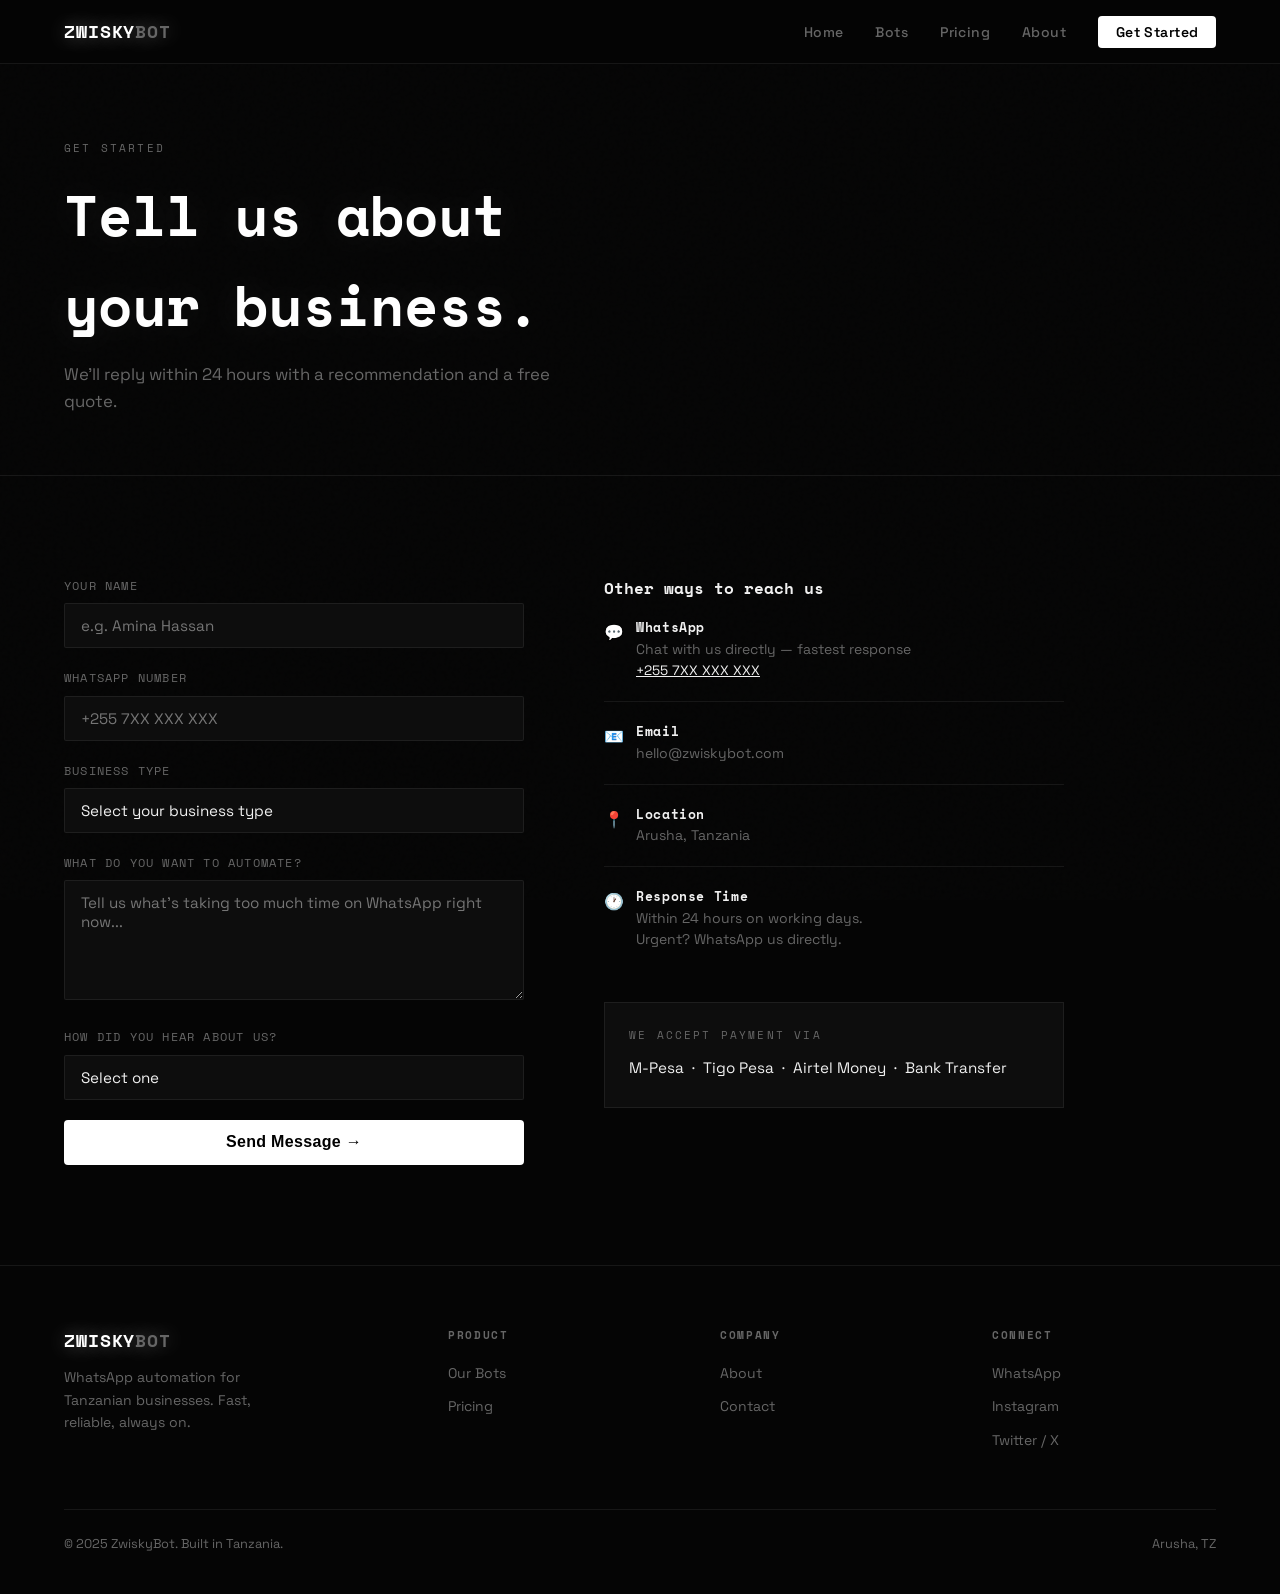
==== pages/contact.html @ ea69b401 "Add files via upload" ====
<!DOCTYPE html>
<html lang="en">
<head>
  <meta charset="UTF-8" />
  <meta name="viewport" content="width=device-width, initial-scale=1.0" />
  <title>Contact — ZwiskyBot</title>
  <link rel="stylesheet" href="../css/style.css" />
</head>
<body>

<nav>
  <a href="../index.html" class="nav-logo">ZWISKY<span>BOT</span></a>
  <ul class="nav-links">
    <li><a href="../index.html">Home</a></li>
    <li><a href="bots.html">Bots</a></li>
    <li><a href="pricing.html">Pricing</a></li>
    <li><a href="about.html">About</a></li>
    <li><a href="contact.html" class="nav-cta active">Get Started</a></li>
  </ul>
  <div class="hamburger"><span></span><span></span><span></span></div>
</nav>

<div class="page-hero">
  <div class="section-label">Get Started</div>
  <h1>Tell us about<br>your business.</h1>
  <p>We'll reply within 24 hours with a recommendation and a free quote.</p>
</div>

<section>
  <div class="contact-grid reveal">

    <!-- FORM -->
    <div>
      <div class="form-group">
        <label>Your Name</label>
        <input type="text" placeholder="e.g. Amina Hassan" />
      </div>
      <div class="form-group">
        <label>WhatsApp Number</label>
        <input type="tel" placeholder="+255 7XX XXX XXX" />
      </div>
      <div class="form-group">
        <label>Business Type</label>
        <select>
          <option value="" disabled selected>Select your business type</option>
          <option>Restaurant / Catering</option>
          <option>Hotel / Guesthouse</option>
          <option>Salon / Spa</option>
          <option>Tour Operator</option>
          <option>School / Academy</option>
          <option>Shop / Retail</option>
          <option>Pharmacy</option>
          <option>Other</option>
        </select>
      </div>
      <div class="form-group">
        <label>What do you want to automate?</label>
        <textarea placeholder="Tell us what's taking too much time on WhatsApp right now..."></textarea>
      </div>
      <div class="form-group">
        <label>How did you hear about us?</label>
        <select>
          <option value="" disabled selected>Select one</option>
          <option>Instagram</option>
          <option>WhatsApp</option>
          <option>Friend / Referral</option>
          <option>Google</option>
          <option>Other</option>
        </select>
      </div>
      <button class="btn-primary" style="width:100%; padding: 0.85rem; font-size:1rem; cursor:pointer; border:none;" onclick="handleSubmit()">
        Send Message →
      </button>
      <p id="form-success" style="display:none; margin-top:1rem; font-size:0.875rem; color: var(--muted); text-align:center;">✓ Message sent. We'll be in touch within 24 hours.</p>
    </div>

    <!-- CONTACT INFO -->
    <div class="contact-info">
      <h3>Other ways to reach us</h3>

      <div class="contact-item">
        <span class="contact-item-icon">💬</span>
        <div class="contact-item-text">
          <strong>WhatsApp</strong>
          Chat with us directly — fastest response
          <br><a href="#" style="color: var(--text); font-size:0.85rem;">+255 7XX XXX XXX</a>
        </div>
      </div>

      <div class="contact-item">
        <span class="contact-item-icon">📧</span>
        <div class="contact-item-text">
          <strong>Email</strong>
          hello@zwiskybot.com
        </div>
      </div>

      <div class="contact-item">
        <span class="contact-item-icon">📍</span>
        <div class="contact-item-text">
          <strong>Location</strong>
          Arusha, Tanzania
        </div>
      </div>

      <div class="contact-item" style="border-bottom: none;">
        <span class="contact-item-icon">🕐</span>
        <div class="contact-item-text">
          <strong>Response Time</strong>
          Within 24 hours on working days.<br>Urgent? WhatsApp us directly.
        </div>
      </div>

      <div style="margin-top: 2rem; padding: 1.5rem; border: 1px solid var(--border); background: var(--bg2);">
        <div class="section-label" style="margin-bottom: 0.5rem;">We accept payment via</div>
        <div style="font-size: 0.95rem; color: var(--text); line-height: 2;">
          M-Pesa &nbsp;·&nbsp; Tigo Pesa &nbsp;·&nbsp; Airtel Money &nbsp;·&nbsp; Bank Transfer
        </div>
      </div>
    </div>

  </div>
</section>

<footer>
  <div class="footer-top">
    <div class="footer-brand">
      <a href="../index.html" class="nav-logo">ZWISKY<span>BOT</span></a>
      <p>WhatsApp automation for Tanzanian businesses. Fast, reliable, always on.</p>
    </div>
    <div class="footer-col">
      <h4>Product</h4>
      <ul>
        <li><a href="bots.html">Our Bots</a></li>
        <li><a href="pricing.html">Pricing</a></li>
      </ul>
    </div>
    <div class="footer-col">
      <h4>Company</h4>
      <ul>
        <li><a href="about.html">About</a></li>
        <li><a href="contact.html">Contact</a></li>
      </ul>
    </div>
    <div class="footer-col">
      <h4>Connect</h4>
      <ul>
        <li><a href="#">WhatsApp</a></li>
        <li><a href="#">Instagram</a></li>
        <li><a href="#">Twitter / X</a></li>
      </ul>
    </div>
  </div>
  <div class="footer-bottom">
    <span>© 2025 ZwiskyBot. Built in Tanzania.</span>
    <span>Arusha, TZ</span>
  </div>
</footer>

<script src="../js/main.js"></script>
<script>
function handleSubmit() {
  document.getElementById('form-success').style.display = 'block';
  // Later: replace this with a real form submission to Formspree or EmailJS
}
</script>
</body>
</html>
---- css/style.css ----
@import url('https://fonts.googleapis.com/css2?family=Space+Grotesk:wght@300;400;500;600;700&family=Space+Mono:wght@400;700&display=swap');

:root {
  --bg: #050505;
  --bg2: #0d0d0d;
  --bg3: #111111;
  --border: rgba(255,255,255,0.07);
  --glow: rgba(255,255,255,0.55);
  --glow-soft: rgba(255,255,255,0.12);
  --text: #f0f0f0;
  --muted: #666;
  --accent: #ffffff;
  --accent2: #c8c8c8;
  --font-display: 'Space Mono', monospace;
  --font-body: 'Space Grotesk', sans-serif;
}

*, *::before, *::after { box-sizing: border-box; margin: 0; padding: 0; }

html { scroll-behavior: smooth; }

body {
  background: var(--bg);
  color: var(--text);
  font-family: var(--font-body);
  font-size: 16px;
  line-height: 1.6;
  overflow-x: hidden;
}

/* ── NOISE OVERLAY ── */
body::before {
  content: '';
  position: fixed;
  inset: 0;
  background-image: url("data:image/svg+xml,%3Csvg viewBox='0 0 256 256' xmlns='http://www.w3.org/2000/svg'%3E%3Cfilter id='noise'%3E%3CfeTurbulence type='fractalNoise' baseFrequency='0.9' numOctaves='4' stitchTiles='stitch'/%3E%3C/filter%3E%3Crect width='100%25' height='100%25' filter='url(%23noise)' opacity='0.04'/%3E%3C/svg%3E");
  pointer-events: none;
  z-index: 0;
  opacity: 0.4;
}

/* ── NAV ── */
nav {
  position: fixed;
  top: 0; left: 0; right: 0;
  z-index: 100;
  display: flex;
  align-items: center;
  justify-content: space-between;
  padding: 0 5%;
  height: 64px;
  background: rgba(5,5,5,0.85);
  backdrop-filter: blur(12px);
  border-bottom: 1px solid var(--border);
}

.nav-logo {
  font-family: var(--font-display);
  font-size: 1.1rem;
  font-weight: 700;
  color: var(--accent);
  text-decoration: none;
  letter-spacing: 0.05em;
  text-shadow: 0 0 20px rgba(255,255,255,0.4);
}

.nav-logo span { color: var(--muted); }

.nav-links {
  display: flex;
  gap: 2rem;
  list-style: none;
}

.nav-links a {
  color: var(--muted);
  text-decoration: none;
  font-size: 0.875rem;
  font-weight: 500;
  letter-spacing: 0.03em;
  transition: color 0.2s;
}

.nav-links a:hover, .nav-links a.active { color: var(--accent); }

.nav-cta {
  background: var(--accent);
  color: #000 !important;
  padding: 0.45rem 1.1rem;
  border-radius: 4px;
  font-weight: 600 !important;
  transition: box-shadow 0.2s, background 0.2s !important;
}

.nav-cta:hover {
  box-shadow: 0 0 20px rgba(255,255,255,0.3);
  background: #e0e0e0 !important;
  color: #000 !important;
}

.hamburger {
  display: none;
  flex-direction: column;
  gap: 5px;
  cursor: pointer;
  padding: 4px;
}

.hamburger span {
  display: block;
  width: 22px;
  height: 2px;
  background: var(--text);
  border-radius: 2px;
  transition: all 0.3s;
}

/* ── HERO ── */
.hero {
  min-height: 100vh;
  display: flex;
  flex-direction: column;
  align-items: center;
  justify-content: center;
  text-align: center;
  padding: 120px 5% 80px;
  position: relative;
}

.hero-eyebrow {
  font-family: var(--font-display);
  font-size: 0.72rem;
  letter-spacing: 0.2em;
  color: var(--muted);
  text-transform: uppercase;
  margin-bottom: 1.5rem;
  border: 1px solid var(--border);
  padding: 0.3rem 0.9rem;
  border-radius: 100px;
}

.hero h1 {
  font-family: var(--font-display);
  font-size: clamp(2.4rem, 7vw, 5.5rem);
  font-weight: 700;
  line-height: 1.05;
  letter-spacing: -0.02em;
  color: var(--accent);
  text-shadow: 0 0 60px rgba(255,255,255,0.15), 0 0 120px rgba(255,255,255,0.07);
  margin-bottom: 1.5rem;
}

.hero h1 .dim { color: #333; }

.hero-sub {
  font-size: 1.1rem;
  color: var(--muted);
  max-width: 520px;
  margin-bottom: 2.5rem;
  line-height: 1.7;
}

.hero-buttons {
  display: flex;
  gap: 1rem;
  flex-wrap: wrap;
  justify-content: center;
}

.btn-primary {
  background: var(--accent);
  color: #000;
  padding: 0.7rem 1.8rem;
  border-radius: 4px;
  font-weight: 700;
  font-size: 0.95rem;
  text-decoration: none;
  transition: box-shadow 0.2s;
  letter-spacing: 0.02em;
}

.btn-primary:hover { box-shadow: 0 0 30px rgba(255,255,255,0.35); }

.btn-secondary {
  border: 1px solid var(--border);
  color: var(--muted);
  padding: 0.7rem 1.8rem;
  border-radius: 4px;
  font-size: 0.95rem;
  text-decoration: none;
  transition: border-color 0.2s, color 0.2s;
}

.btn-secondary:hover { border-color: rgba(255,255,255,0.3); color: var(--text); }

/* glowing orb behind hero */
.hero-glow {
  position: absolute;
  width: 600px;
  height: 600px;
  border-radius: 50%;
  background: radial-gradient(circle, rgba(255,255,255,0.04) 0%, transparent 70%);
  pointer-events: none;
  top: 50%; left: 50%;
  transform: translate(-50%, -50%);
}

/* ── SECTIONS ── */
section { padding: 100px 5%; position: relative; z-index: 1; }

.section-label {
  font-family: var(--font-display);
  font-size: 0.68rem;
  letter-spacing: 0.2em;
  color: var(--muted);
  text-transform: uppercase;
  margin-bottom: 0.8rem;
}

.section-title {
  font-family: var(--font-display);
  font-size: clamp(1.6rem, 3.5vw, 2.6rem);
  font-weight: 700;
  color: var(--accent);
  margin-bottom: 1rem;
  line-height: 1.2;
}

.section-desc {
  color: var(--muted);
  max-width: 540px;
  line-height: 1.7;
  margin-bottom: 3rem;
}

/* ── DIVIDER ── */
.divider {
  height: 1px;
  background: linear-gradient(90deg, transparent, var(--border), transparent);
  margin: 0 5%;
}

/* ── FEATURES GRID ── */
.features-grid {
  display: grid;
  grid-template-columns: repeat(auto-fit, minmax(260px, 1fr));
  gap: 1px;
  background: var(--border);
  border: 1px solid var(--border);
}

.feature-card {
  background: var(--bg);
  padding: 2rem;
  transition: background 0.2s;
}

.feature-card:hover { background: var(--bg3); }

.feature-icon {
  font-size: 1.4rem;
  margin-bottom: 1rem;
  display: block;
}

.feature-card h3 {
  font-family: var(--font-display);
  font-size: 0.95rem;
  font-weight: 700;
  color: var(--text);
  margin-bottom: 0.5rem;
  letter-spacing: 0.02em;
}

.feature-card p { font-size: 0.875rem; color: var(--muted); line-height: 1.6; }

/* ── STATS ── */
.stats-row {
  display: grid;
  grid-template-columns: repeat(auto-fit, minmax(160px, 1fr));
  gap: 2rem;
  padding: 60px 5%;
  border-top: 1px solid var(--border);
  border-bottom: 1px solid var(--border);
}

.stat-item { text-align: center; }

.stat-num {
  font-family: var(--font-display);
  font-size: 2.5rem;
  font-weight: 700;
  color: var(--accent);
  text-shadow: 0 0 30px rgba(255,255,255,0.2);
  display: block;
}

.stat-label { font-size: 0.8rem; color: var(--muted); letter-spacing: 0.05em; }

/* ── PRICING CARDS ── */
.pricing-grid {
  display: grid;
  grid-template-columns: repeat(auto-fit, minmax(280px, 1fr));
  gap: 1rem;
  max-width: 960px;
  margin: 0 auto;
}

.pricing-card {
  border: 1px solid var(--border);
  background: var(--bg2);
  padding: 2.5rem 2rem;
  border-radius: 2px;
  transition: border-color 0.2s;
  position: relative;
}

.pricing-card:hover { border-color: rgba(255,255,255,0.2); }

.pricing-card.featured {
  border-color: rgba(255,255,255,0.25);
  background: var(--bg3);
  box-shadow: 0 0 60px rgba(255,255,255,0.04);
}

.badge {
  font-family: var(--font-display);
  font-size: 0.65rem;
  letter-spacing: 0.15em;
  background: var(--accent);
  color: #000;
  padding: 0.2rem 0.6rem;
  position: absolute;
  top: -1px; right: 1.5rem;
  font-weight: 700;
}

.plan-name {
  font-family: var(--font-display);
  font-size: 0.75rem;
  letter-spacing: 0.15em;
  color: var(--muted);
  text-transform: uppercase;
  margin-bottom: 1rem;
}

.plan-price {
  font-family: var(--font-display);
  font-size: 2.2rem;
  font-weight: 700;
  color: var(--accent);
  margin-bottom: 0.3rem;
}

.plan-price span { font-size: 0.9rem; color: var(--muted); font-weight: 400; }

.plan-desc { font-size: 0.85rem; color: var(--muted); margin-bottom: 1.5rem; }

.plan-features { list-style: none; margin-bottom: 2rem; }

.plan-features li {
  font-size: 0.875rem;
  color: var(--accent2);
  padding: 0.4rem 0;
  border-bottom: 1px solid var(--border);
  display: flex;
  align-items: center;
  gap: 0.6rem;
}

.plan-features li::before { content: '—'; color: var(--muted); font-size: 0.75rem; }

/* ── FOOTER ── */
footer {
  padding: 60px 5% 40px;
  border-top: 1px solid var(--border);
}

.footer-top {
  display: grid;
  grid-template-columns: 1.5fr repeat(3, 1fr);
  gap: 3rem;
  margin-bottom: 3rem;
}

.footer-brand p { font-size: 0.875rem; color: var(--muted); margin-top: 0.75rem; max-width: 220px; line-height: 1.6; }

.footer-col h4 {
  font-family: var(--font-display);
  font-size: 0.7rem;
  letter-spacing: 0.15em;
  color: var(--muted);
  text-transform: uppercase;
  margin-bottom: 1rem;
}

.footer-col ul { list-style: none; }

.footer-col ul li { margin-bottom: 0.5rem; }

.footer-col ul li a {
  color: var(--muted);
  text-decoration: none;
  font-size: 0.875rem;
  transition: color 0.2s;
}

.footer-col ul li a:hover { color: var(--text); }

.footer-bottom {
  display: flex;
  align-items: center;
  justify-content: space-between;
  font-size: 0.8rem;
  color: var(--muted);
  border-top: 1px solid var(--border);
  padding-top: 1.5rem;
}

/* ── PAGE HERO (inner pages) ── */
.page-hero {
  padding: 140px 5% 60px;
  border-bottom: 1px solid var(--border);
}

.page-hero h1 {
  font-family: var(--font-display);
  font-size: clamp(2rem, 5vw, 3.5rem);
  font-weight: 700;
  color: var(--accent);
  text-shadow: 0 0 40px rgba(255,255,255,0.1);
  margin-bottom: 0.75rem;
}

.page-hero p { color: var(--muted); font-size: 1.05rem; max-width: 500px; }

/* ── CONTACT FORM ── */
.contact-grid {
  display: grid;
  grid-template-columns: 1fr 1fr;
  gap: 5rem;
  max-width: 1000px;
}

.form-group { margin-bottom: 1.25rem; }

.form-group label {
  display: block;
  font-size: 0.75rem;
  letter-spacing: 0.1em;
  color: var(--muted);
  text-transform: uppercase;
  margin-bottom: 0.5rem;
  font-family: var(--font-display);
}

.form-group input,
.form-group textarea,
.form-group select {
  width: 100%;
  background: var(--bg2);
  border: 1px solid var(--border);
  color: var(--text);
  padding: 0.75rem 1rem;
  font-family: var(--font-body);
  font-size: 0.95rem;
  border-radius: 2px;
  outline: none;
  transition: border-color 0.2s;
  appearance: none;
}

.form-group input:focus,
.form-group textarea:focus,
.form-group select:focus { border-color: rgba(255,255,255,0.3); }

.form-group textarea { height: 120px; resize: vertical; }

.contact-info h3 {
  font-family: var(--font-display);
  font-size: 1rem;
  color: var(--text);
  margin-bottom: 1rem;
}

.contact-item {
  display: flex;
  gap: 0.75rem;
  align-items: flex-start;
  margin-bottom: 1.25rem;
  padding-bottom: 1.25rem;
  border-bottom: 1px solid var(--border);
}

.contact-item-icon { font-size: 1rem; margin-top: 2px; }

.contact-item-text { font-size: 0.875rem; color: var(--muted); line-height: 1.5; }
.contact-item-text strong { color: var(--text); display: block; margin-bottom: 0.1rem; font-size: 0.8rem; font-family: var(--font-display); letter-spacing: 0.05em; }

/* ── BOTS PAGE ── */
.bot-card {
  border: 1px solid var(--border);
  background: var(--bg2);
  padding: 2rem;
  border-radius: 2px;
  transition: border-color 0.2s, background 0.2s;
}

.bot-card:hover {
  border-color: rgba(255,255,255,0.2);
  background: var(--bg3);
}

.bot-tag {
  font-family: var(--font-display);
  font-size: 0.65rem;
  letter-spacing: 0.15em;
  text-transform: uppercase;
  color: var(--muted);
  border: 1px solid var(--border);
  padding: 0.15rem 0.5rem;
  display: inline-block;
  margin-bottom: 1rem;
}

.bot-card h3 {
  font-family: var(--font-display);
  font-size: 1rem;
  font-weight: 700;
  color: var(--text);
  margin-bottom: 0.5rem;
}

.bot-card p { font-size: 0.875rem; color: var(--muted); line-height: 1.6; margin-bottom: 1.5rem; }

.bot-price {
  font-family: var(--font-display);
  font-size: 1.3rem;
  color: var(--accent);
  font-weight: 700;
}

.bot-price span { font-size: 0.8rem; color: var(--muted); font-weight: 400; }

/* ── SCROLL REVEAL ── */
.reveal {
  opacity: 0;
  transform: translateY(24px);
  transition: opacity 0.6s ease, transform 0.6s ease;
}

.reveal.visible {
  opacity: 1;
  transform: translateY(0);
}

/* ── RESPONSIVE ── */
@media (max-width: 768px) {
  .nav-links { display: none; }
  .hamburger { display: flex; }
  .nav-links.open {
    display: flex;
    flex-direction: column;
    position: fixed;
    top: 64px; left: 0; right: 0;
    background: var(--bg);
    padding: 2rem 5%;
    border-bottom: 1px solid var(--border);
    gap: 1.5rem;
  }
  .footer-top { grid-template-columns: 1fr 1fr; gap: 2rem; }
  .contact-grid { grid-template-columns: 1fr; gap: 3rem; }
  .stats-row { grid-template-columns: 1fr 1fr; }
}

@media (max-width: 480px) {
  .footer-top { grid-template-columns: 1fr; }
  .stats-row { grid-template-columns: 1fr 1fr; }
}
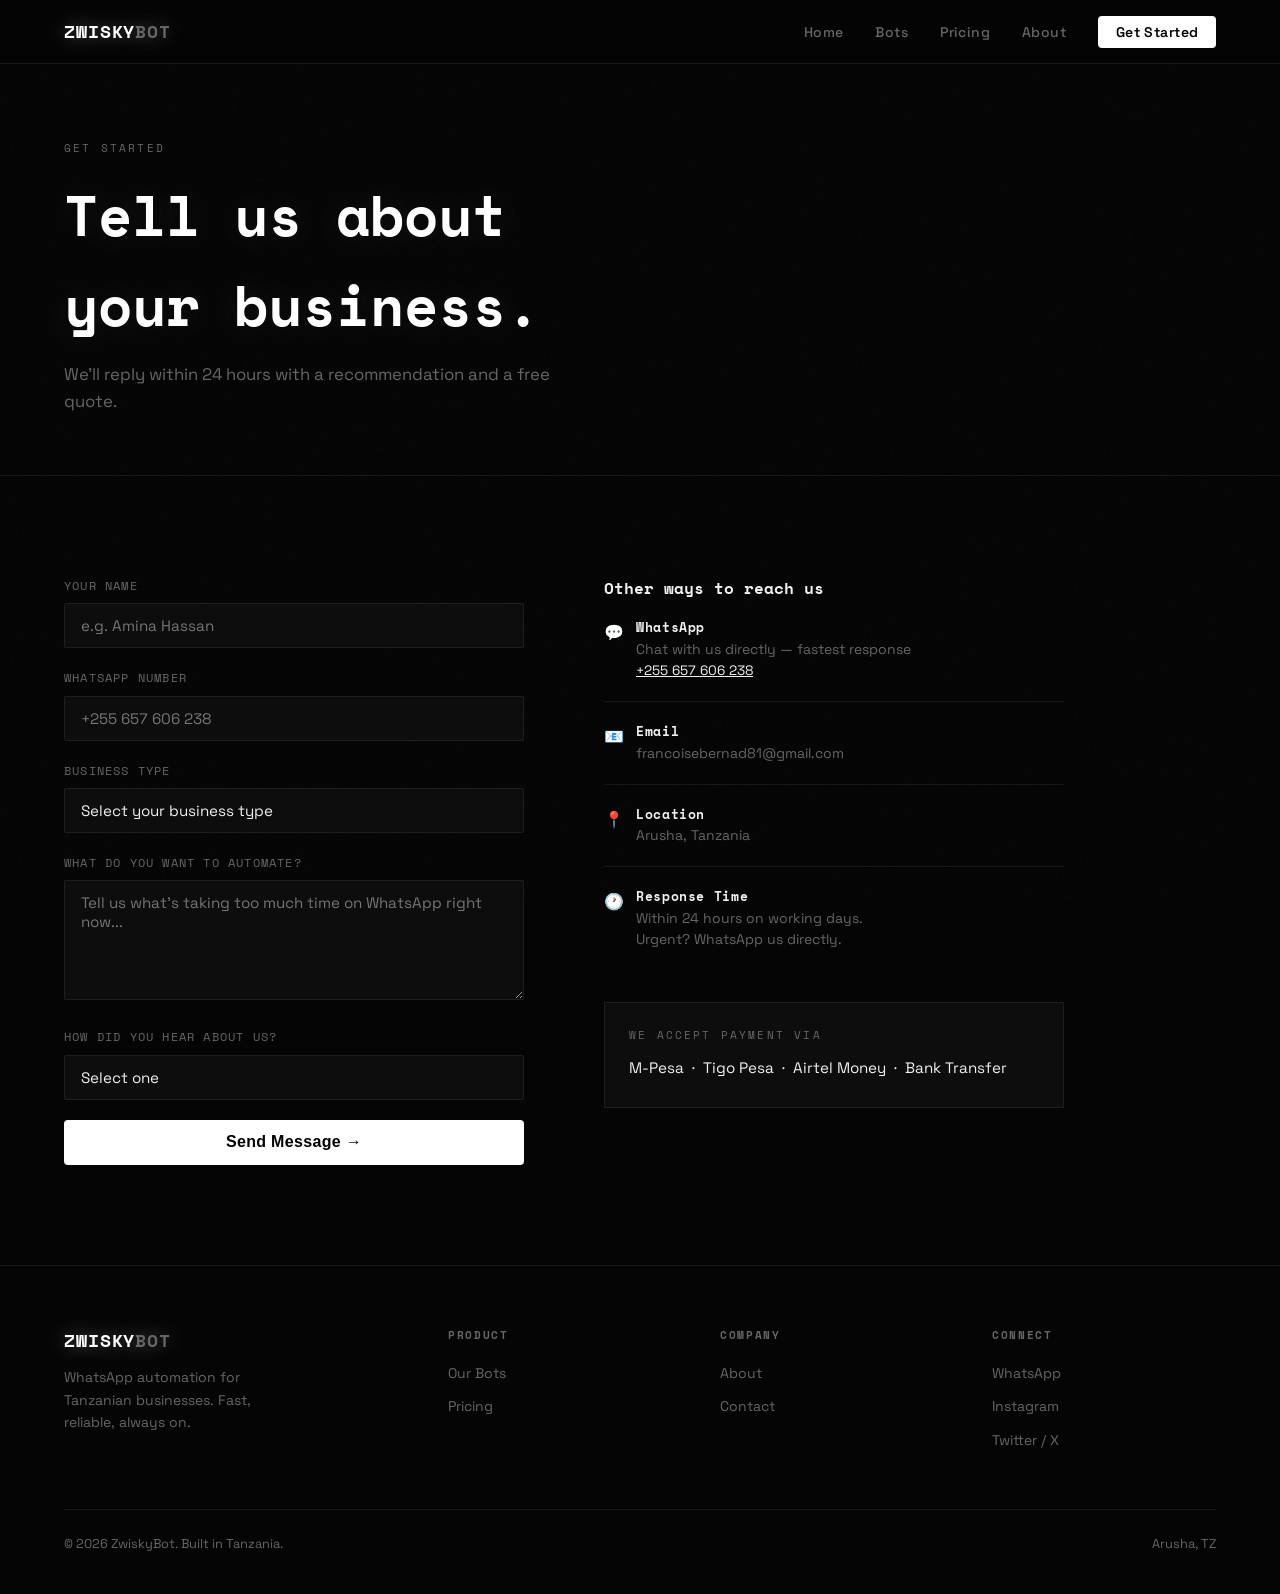
==== commit c63108e1: "contact.html" ====
--- a/pages/contact.html
+++ b/pages/contact.html
@@ -37,7 +37,7 @@
       </div>
       <div class="form-group">
         <label>WhatsApp Number</label>
-        <input type="tel" placeholder="+255 7XX XXX XXX" />
+        <input type="tel" placeholder="+255 657 606 238" />
       </div>
       <div class="form-group">
         <label>Business Type</label>
@@ -83,7 +83,7 @@
         <div class="contact-item-text">
           <strong>WhatsApp</strong>
           Chat with us directly — fastest response
-          <br><a href="#" style="color: var(--text); font-size:0.85rem;">+255 7XX XXX XXX</a>
+          <br><a href="#" style="color: var(--text); font-size:0.85rem;">+255 657 606 238</a>
         </div>
       </div>
 
@@ -91,7 +91,7 @@
         <span class="contact-item-icon">📧</span>
         <div class="contact-item-text">
           <strong>Email</strong>
-          hello@zwiskybot.com
+          francoisebernad81@gmail.com
         </div>
       </div>
 
@@ -152,7 +152,7 @@
     </div>
   </div>
   <div class="footer-bottom">
-    <span>© 2025 ZwiskyBot. Built in Tanzania.</span>
+    <span>© 2026 ZwiskyBot. Built in Tanzania.</span>
     <span>Arusha, TZ</span>
   </div>
 </footer>
